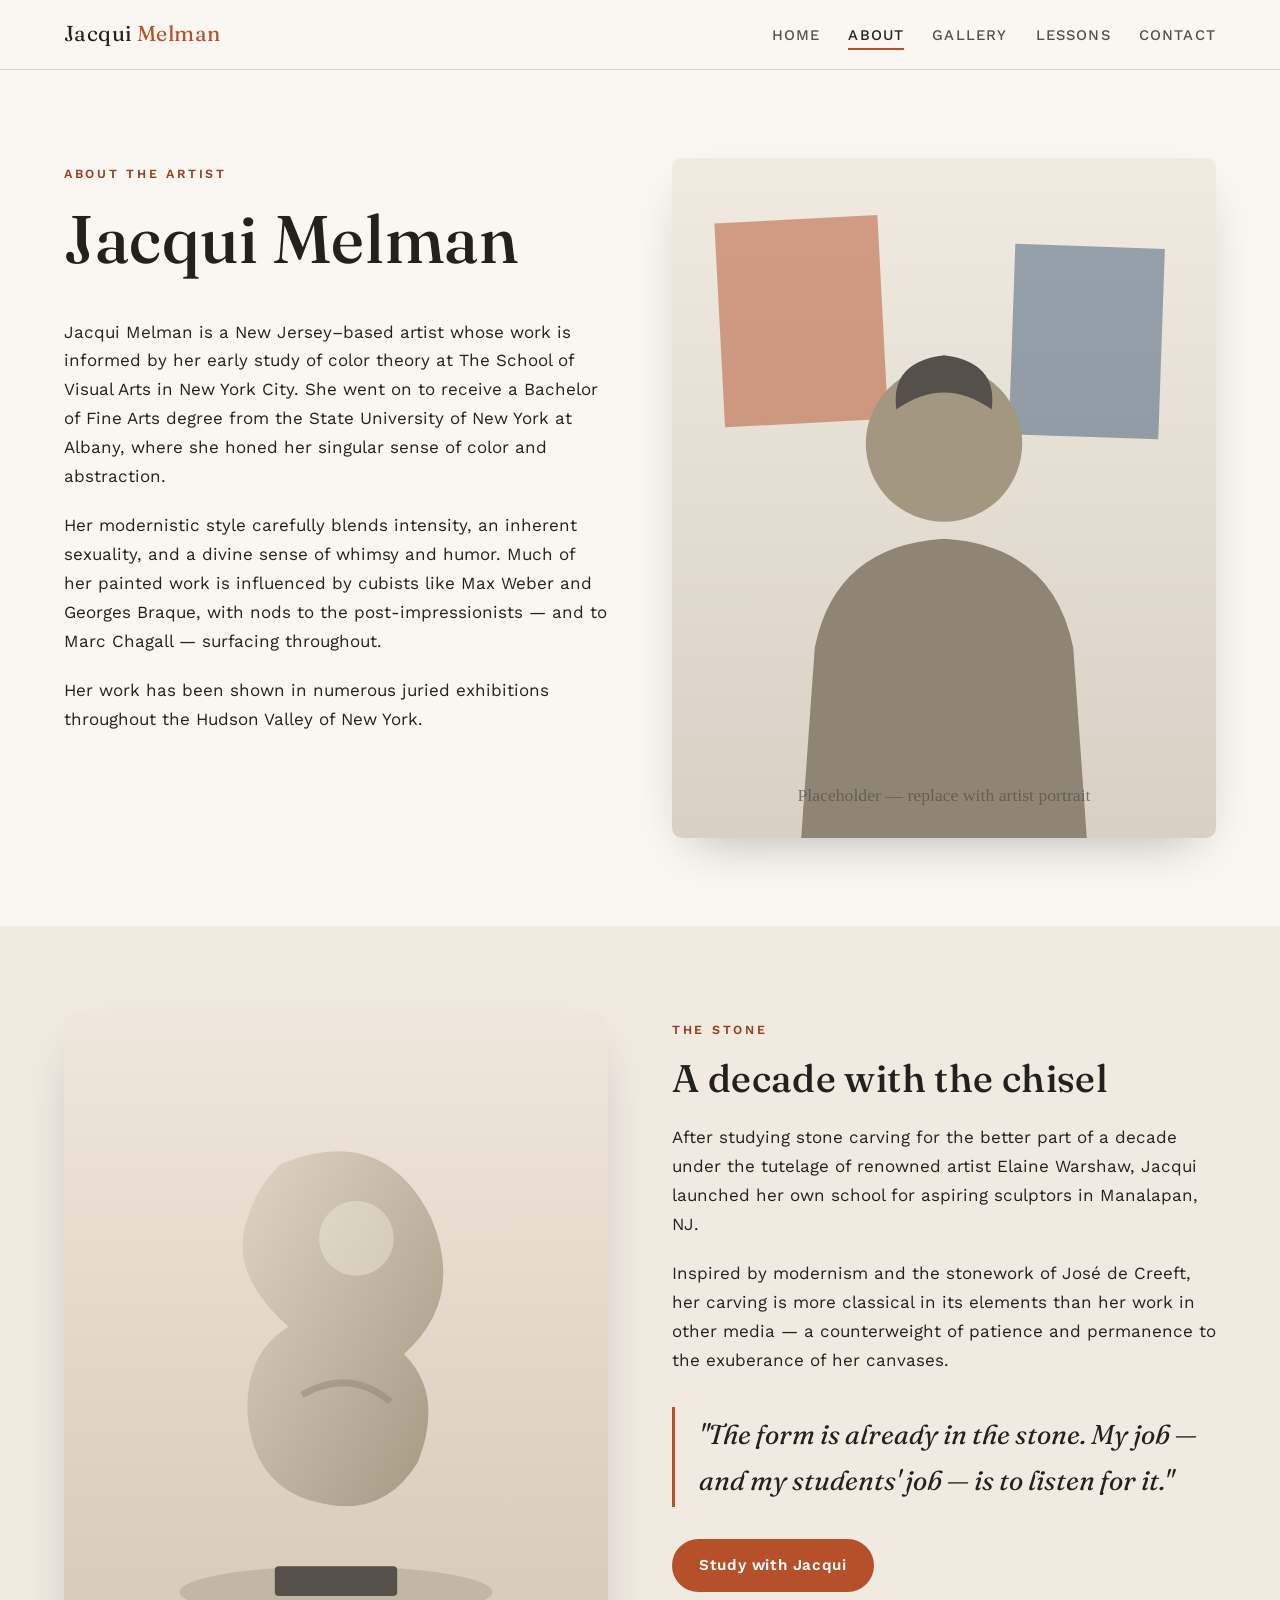
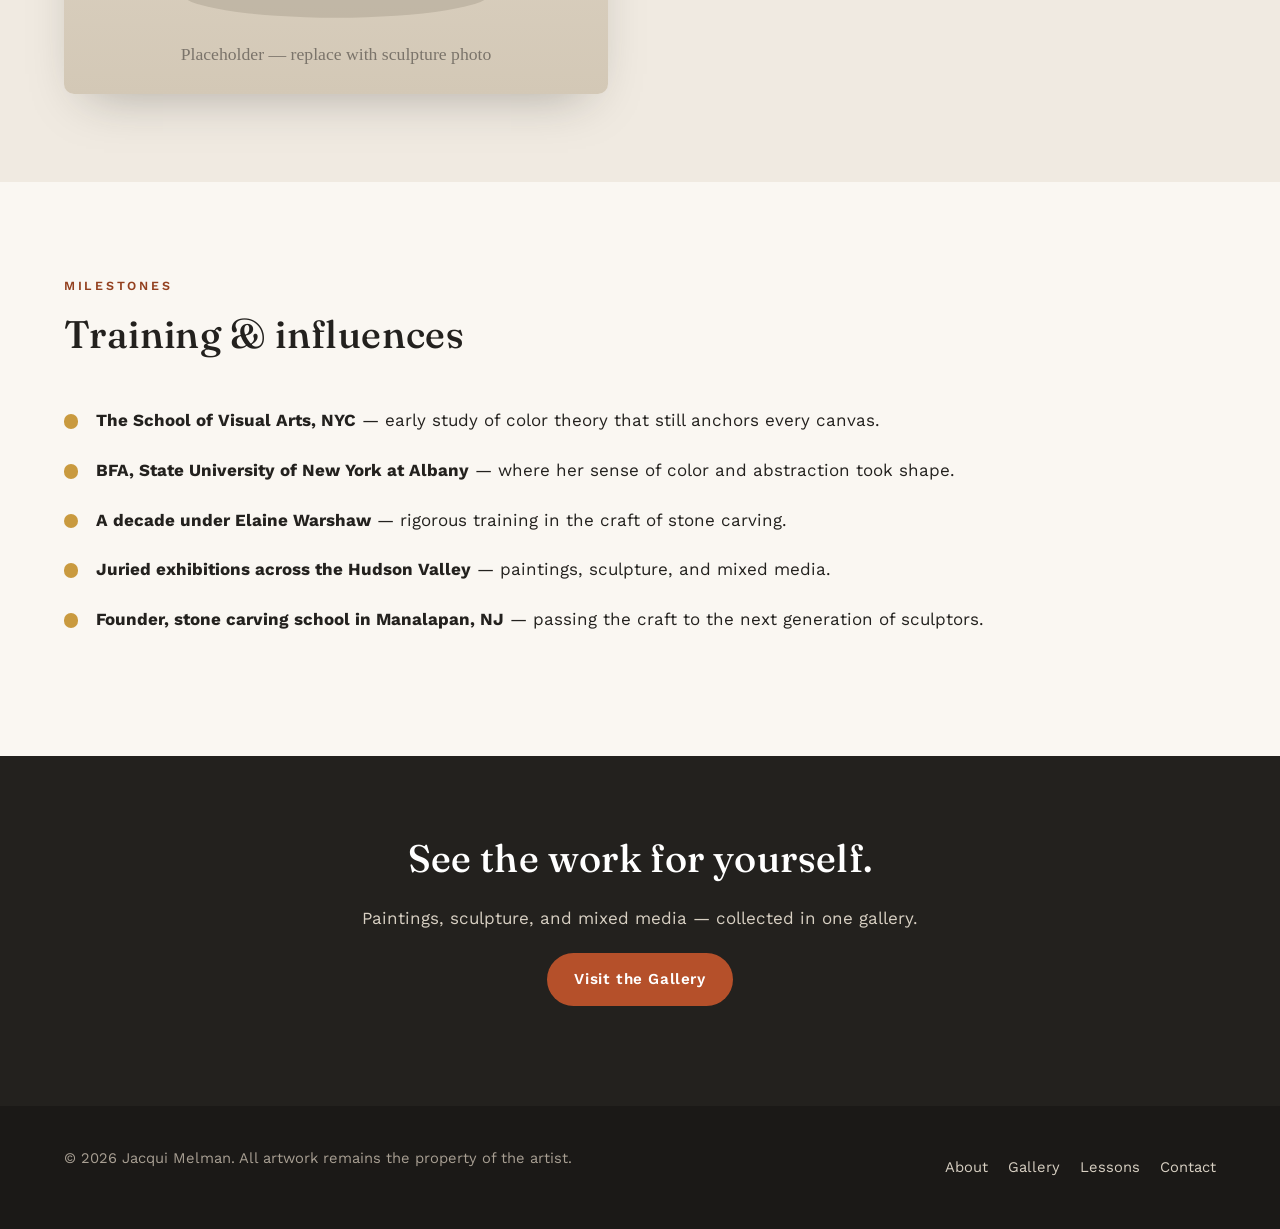
==== about.html @ 54bf9281 "Rebuild jacquimelman.com as a dependency-free static site Five pages (home, about, gallery, lessons," ====
<!DOCTYPE html>
<html lang="en">
<head>
  <meta charset="UTF-8">
  <meta name="viewport" content="width=device-width, initial-scale=1.0">
  <title>About — Jacqui Melman</title>
  <meta name="description" content="About New Jersey artist Jacqui Melman: her training in color theory at the School of Visual Arts, her BFA from SUNY Albany, and a decade of stone carving under Elaine Warshaw.">
  <link rel="preconnect" href="https://fonts.googleapis.com">
  <link rel="preconnect" href="https://fonts.gstatic.com" crossorigin>
  <link href="https://fonts.googleapis.com/css2?family=Fraunces:ital,wght@0,400;0,500;0,600;1,400&family=Work+Sans:wght@400;500;600&display=swap" rel="stylesheet">
  <link rel="stylesheet" href="css/style.css">
  <link rel="icon" href="data:image/svg+xml,<svg xmlns='http://www.w3.org/2000/svg' viewBox='0 0 100 100'><text y='0.9em' font-size='90'>🎨</text></svg>">
</head>
<body>

<header class="site-header">
  <div class="wrap nav-bar">
    <a class="brand" href="index.html">Jacqui<span>&nbsp;Melman</span></a>
    <button class="nav-toggle" aria-expanded="false" aria-controls="nav-menu" aria-label="Toggle navigation">☰</button>
    <ul class="nav-links" id="nav-menu">
      <li><a href="index.html">Home</a></li>
      <li><a href="about.html" aria-current="page">About</a></li>
      <li><a href="gallery.html">Gallery</a></li>
      <li><a href="lessons.html">Lessons</a></li>
      <li><a href="contact.html">Contact</a></li>
    </ul>
  </div>
</header>

<main>
  <section class="section">
    <div class="wrap two-col">
      <div>
        <span class="eyebrow">About the Artist</span>
        <h1>Jacqui Melman</h1>
        <p>Jacqui Melman is a New Jersey–based artist whose work is informed by her early study of color theory at The School of Visual Arts in New York City. She went on to receive a Bachelor of Fine Arts degree from the State University of New York at Albany, where she honed her singular sense of color and abstraction.</p>
        <p>Her modernistic style carefully blends intensity, an inherent sexuality, and a divine sense of whimsy and humor. Much of her painted work is influenced by cubists like Max Weber and Georges Braque, with nods to the post-impressionists — and to Marc Chagall — surfacing throughout.</p>
        <p>Her work has been shown in numerous juried exhibitions throughout the Hudson Valley of New York.</p>
      </div>
      <div class="framed">
        <img src="images/art/portrait.svg" alt="Placeholder for a portrait of Jacqui Melman in her studio" width="800" height="1000">
      </div>
    </div>
  </section>

  <section class="section section-alt">
    <div class="wrap two-col">
      <div class="framed">
        <img src="images/art/stone-study-2.svg" alt="Placeholder illustration of a carved stone sculpture" width="800" height="1000">
      </div>
      <div>
        <span class="eyebrow">The Stone</span>
        <h2>A decade with the chisel</h2>
        <p>After studying stone carving for the better part of a decade under the tutelage of renowned artist Elaine Warshaw, Jacqui launched her own school for aspiring sculptors in Manalapan, NJ.</p>
        <p>Inspired by modernism and the stonework of José de Creeft, her carving is more classical in its elements than her work in other media — a counterweight of patience and permanence to the exuberance of her canvases.</p>
        <blockquote class="pull">"The form is already in the stone. My job — and my students' job — is to listen for it."</blockquote>
        <a class="btn btn-primary" href="lessons.html">Study with Jacqui</a>
      </div>
    </div>
  </section>

  <section class="section">
    <div class="wrap">
      <div class="section-head">
        <span class="eyebrow">Milestones</span>
        <h2>Training &amp; influences</h2>
      </div>
      <ul class="lesson-list">
        <li><strong>The School of Visual Arts, NYC</strong> — early study of color theory that still anchors every canvas.</li>
        <li><strong>BFA, State University of New York at Albany</strong> — where her sense of color and abstraction took shape.</li>
        <li><strong>A decade under Elaine Warshaw</strong> — rigorous training in the craft of stone carving.</li>
        <li><strong>Juried exhibitions across the Hudson Valley</strong> — paintings, sculpture, and mixed media.</li>
        <li><strong>Founder, stone carving school in Manalapan, NJ</strong> — passing the craft to the next generation of sculptors.</li>
      </ul>
    </div>
  </section>

  <section class="cta-band">
    <div class="wrap">
      <h2>See the work for yourself.</h2>
      <p>Paintings, sculpture, and mixed media — collected in one gallery.</p>
      <p><a class="btn btn-primary" href="gallery.html">Visit the Gallery</a></p>
    </div>
  </section>
</main>

<footer class="site-footer">
  <div class="wrap footer-inner">
    <p>© <span id="year"></span> Jacqui Melman. All artwork remains the property of the artist.</p>
    <ul class="footer-nav">
      <li><a href="about.html">About</a></li>
      <li><a href="gallery.html">Gallery</a></li>
      <li><a href="lessons.html">Lessons</a></li>
      <li><a href="contact.html">Contact</a></li>
    </ul>
  </div>
</footer>

<script src="js/main.js"></script>
</body>
</html>
---- css/style.css ----
/* ==========================================================================
   jacquimelman.com — site styles
   Palette: warm stone neutrals, charcoal ink, terracotta accent
   ========================================================================== */

:root {
  --ink: #23211e;
  --ink-soft: #55504a;
  --paper: #faf7f2;
  --paper-deep: #f0eae1;
  --stone: #d8d0c3;
  --accent: #b5502a;
  --accent-deep: #93401f;
  --gold: #c99a3f;
  --max-width: 72rem;
  --font-display: "Fraunces", "Georgia", serif;
  --font-body: "Work Sans", "Helvetica Neue", Arial, sans-serif;
}

* { box-sizing: border-box; }

html { scroll-behavior: smooth; }

body {
  margin: 0;
  font-family: var(--font-body);
  font-size: 1.0625rem;
  line-height: 1.7;
  color: var(--ink);
  background: var(--paper);
  -webkit-font-smoothing: antialiased;
}

img, svg { max-width: 100%; height: auto; display: block; }

h1, h2, h3 {
  font-family: var(--font-display);
  font-weight: 500;
  line-height: 1.15;
  margin: 0 0 0.6em;
  letter-spacing: 0.01em;
}

h1 { font-size: clamp(2.4rem, 6vw, 4.2rem); }
h2 { font-size: clamp(1.7rem, 3.5vw, 2.4rem); }
h3 { font-size: 1.25rem; }

p { margin: 0 0 1.2em; }

a { color: var(--accent-deep); text-decoration-thickness: 1px; text-underline-offset: 3px; }
a:hover { color: var(--accent); }

.wrap {
  width: min(var(--max-width), 92vw);
  margin-inline: auto;
}

.eyebrow {
  display: inline-block;
  font-size: 0.78rem;
  font-weight: 600;
  letter-spacing: 0.22em;
  text-transform: uppercase;
  color: var(--accent-deep);
  margin-bottom: 1rem;
}

/* --------------------------------------------------------------------------
   Header / navigation
   -------------------------------------------------------------------------- */

.site-header {
  position: sticky;
  top: 0;
  z-index: 50;
  background: rgba(250, 247, 242, 0.92);
  backdrop-filter: blur(8px);
  border-bottom: 1px solid var(--stone);
}

.nav-bar {
  display: flex;
  align-items: center;
  justify-content: space-between;
  gap: 1rem;
  padding: 1rem 0;
}

.brand {
  font-family: var(--font-display);
  font-size: 1.35rem;
  color: var(--ink);
  text-decoration: none;
  letter-spacing: 0.02em;
}

.brand span { color: var(--accent); }

.nav-links {
  display: flex;
  gap: 1.75rem;
  list-style: none;
  margin: 0;
  padding: 0;
}

.nav-links a {
  font-size: 0.92rem;
  font-weight: 500;
  letter-spacing: 0.08em;
  text-transform: uppercase;
  text-decoration: none;
  color: var(--ink-soft);
  padding-bottom: 0.25rem;
  border-bottom: 2px solid transparent;
}

.nav-links a:hover { color: var(--ink); }

.nav-links a[aria-current="page"] {
  color: var(--ink);
  border-bottom-color: var(--accent);
}

.nav-toggle {
  display: none;
  background: none;
  border: 1px solid var(--stone);
  border-radius: 6px;
  padding: 0.45rem 0.6rem;
  font-size: 1.1rem;
  line-height: 1;
  color: var(--ink);
  cursor: pointer;
}

@media (max-width: 46rem) {
  .nav-toggle { display: block; }
  .nav-links {
    position: absolute;
    top: 100%;
    left: 0;
    right: 0;
    flex-direction: column;
    gap: 0;
    background: var(--paper);
    border-bottom: 1px solid var(--stone);
    display: none;
  }
  .nav-links.open { display: flex; }
  .nav-links li { border-top: 1px solid var(--paper-deep); }
  .nav-links a { display: block; padding: 0.9rem 4vw; border-bottom: none; }
  .nav-links a[aria-current="page"] { border-left: 3px solid var(--accent); }
}

/* --------------------------------------------------------------------------
   Hero
   -------------------------------------------------------------------------- */

.hero {
  display: grid;
  grid-template-columns: 1.1fr 0.9fr;
  gap: clamp(2rem, 5vw, 4rem);
  align-items: center;
  padding: clamp(3rem, 8vw, 6rem) 0;
}

.hero-copy p.lede {
  font-size: 1.2rem;
  color: var(--ink-soft);
  max-width: 34rem;
}

.hero-art {
  border-radius: 10px;
  overflow: hidden;
  box-shadow: 0 24px 60px -24px rgba(35, 33, 30, 0.35);
  transform: rotate(1.2deg);
}

@media (max-width: 46rem) {
  .hero { grid-template-columns: 1fr; }
  .hero-art { transform: none; }
}

/* --------------------------------------------------------------------------
   Buttons
   -------------------------------------------------------------------------- */

.btn {
  display: inline-block;
  padding: 0.85rem 1.7rem;
  border-radius: 999px;
  font-weight: 600;
  font-size: 0.95rem;
  letter-spacing: 0.04em;
  text-decoration: none;
  transition: transform 0.15s ease, background 0.15s ease;
}

.btn-primary { background: var(--accent); color: #fff; }
.btn-primary:hover { background: var(--accent-deep); color: #fff; transform: translateY(-1px); }

.btn-ghost {
  border: 1.5px solid var(--ink);
  color: var(--ink);
  margin-left: 0.75rem;
}
.btn-ghost:hover { background: var(--ink); color: var(--paper); }

.btn-row { display: flex; flex-wrap: wrap; gap: 0.75rem; align-items: center; }
.btn-row .btn-ghost { margin-left: 0; }

/* --------------------------------------------------------------------------
   Sections
   -------------------------------------------------------------------------- */

.section { padding: clamp(3rem, 7vw, 5.5rem) 0; }

.section-alt { background: var(--paper-deep); }

.section-head { max-width: 44rem; margin-bottom: 2.5rem; }

.two-col {
  display: grid;
  grid-template-columns: 1fr 1fr;
  gap: clamp(2rem, 5vw, 4rem);
  align-items: start;
}

@media (max-width: 46rem) {
  .two-col { grid-template-columns: 1fr; }
}

.framed {
  border-radius: 10px;
  overflow: hidden;
  box-shadow: 0 20px 50px -22px rgba(35, 33, 30, 0.35);
}

/* --------------------------------------------------------------------------
   Cards (home page highlights)
   -------------------------------------------------------------------------- */

.card-grid {
  display: grid;
  grid-template-columns: repeat(3, 1fr);
  gap: 1.5rem;
}

@media (max-width: 46rem) {
  .card-grid { grid-template-columns: 1fr; }
}

.card {
  background: #fff;
  border: 1px solid var(--stone);
  border-radius: 10px;
  padding: 1.75rem;
}

.card h3 { margin-top: 0.25rem; }
.card p { color: var(--ink-soft); margin-bottom: 0.5rem; }
.card .card-icon { font-size: 1.6rem; }

/* --------------------------------------------------------------------------
   Gallery
   -------------------------------------------------------------------------- */

.filter-bar {
  display: flex;
  flex-wrap: wrap;
  gap: 0.6rem;
  margin-bottom: 2rem;
}

.filter-btn {
  border: 1.5px solid var(--stone);
  background: transparent;
  color: var(--ink-soft);
  border-radius: 999px;
  padding: 0.45rem 1.2rem;
  font-family: var(--font-body);
  font-size: 0.9rem;
  font-weight: 500;
  letter-spacing: 0.05em;
  cursor: pointer;
  transition: all 0.15s ease;
}

.filter-btn:hover { border-color: var(--ink); color: var(--ink); }

.filter-btn.active {
  background: var(--ink);
  border-color: var(--ink);
  color: var(--paper);
}

.gallery-grid {
  display: grid;
  grid-template-columns: repeat(3, 1fr);
  gap: 1.5rem;
}

@media (max-width: 60rem) { .gallery-grid { grid-template-columns: repeat(2, 1fr); } }
@media (max-width: 40rem) { .gallery-grid { grid-template-columns: 1fr; } }

.work {
  background: #fff;
  border: 1px solid var(--stone);
  border-radius: 10px;
  overflow: hidden;
  cursor: zoom-in;
  transition: transform 0.2s ease, box-shadow 0.2s ease;
}

.work:hover {
  transform: translateY(-4px);
  box-shadow: 0 18px 40px -18px rgba(35, 33, 30, 0.35);
}

.work.hidden { display: none; }

.work figure { margin: 0; }

.work img { aspect-ratio: 4 / 5; object-fit: cover; width: 100%; }

.work figcaption { padding: 1rem 1.25rem 1.2rem; }

.work .work-title {
  font-family: var(--font-display);
  font-size: 1.15rem;
  margin: 0 0 0.15rem;
}

.work .work-meta {
  font-size: 0.85rem;
  color: var(--ink-soft);
  letter-spacing: 0.05em;
  text-transform: uppercase;
}

/* Lightbox */

.lightbox {
  position: fixed;
  inset: 0;
  z-index: 100;
  display: none;
  align-items: center;
  justify-content: center;
  background: rgba(25, 23, 21, 0.92);
  padding: 4vmin;
}

.lightbox.open { display: flex; }

.lightbox img {
  max-width: min(90vw, 60rem);
  max-height: 78vh;
  width: auto;
  border-radius: 6px;
  box-shadow: 0 30px 90px rgba(0, 0, 0, 0.5);
}

.lightbox-caption {
  position: absolute;
  bottom: 4vmin;
  left: 0;
  right: 0;
  text-align: center;
  color: #f0eae1;
  font-size: 1rem;
}

.lightbox-caption strong { font-family: var(--font-display); font-size: 1.2rem; font-weight: 500; }

.lightbox-close {
  position: absolute;
  top: 1.2rem;
  right: 1.5rem;
  background: none;
  border: none;
  color: #f0eae1;
  font-size: 2.2rem;
  line-height: 1;
  cursor: pointer;
}

/* --------------------------------------------------------------------------
   Lessons
   -------------------------------------------------------------------------- */

.lesson-list { list-style: none; margin: 0 0 1.5rem; padding: 0; }

.lesson-list li {
  padding: 0.65rem 0 0.65rem 2rem;
  position: relative;
}

.lesson-list li::before {
  content: "";
  position: absolute;
  left: 0;
  top: 1.15rem;
  width: 0.9rem;
  height: 0.9rem;
  border-radius: 50%;
  background: var(--gold);
}

blockquote.pull {
  font-family: var(--font-display);
  font-size: clamp(1.3rem, 2.6vw, 1.7rem);
  font-style: italic;
  color: var(--ink);
  border-left: 3px solid var(--accent);
  margin: 2rem 0;
  padding: 0.25rem 0 0.25rem 1.5rem;
}

/* --------------------------------------------------------------------------
   Contact
   -------------------------------------------------------------------------- */

.contact-form { display: grid; gap: 1.1rem; max-width: 34rem; }

.contact-form label {
  font-size: 0.85rem;
  font-weight: 600;
  letter-spacing: 0.08em;
  text-transform: uppercase;
  color: var(--ink-soft);
  display: block;
  margin-bottom: 0.35rem;
}

.contact-form input,
.contact-form select,
.contact-form textarea {
  width: 100%;
  padding: 0.8rem 1rem;
  border: 1.5px solid var(--stone);
  border-radius: 8px;
  background: #fff;
  font-family: var(--font-body);
  font-size: 1rem;
  color: var(--ink);
}

.contact-form input:focus,
.contact-form select:focus,
.contact-form textarea:focus {
  outline: 2px solid var(--accent);
  outline-offset: 1px;
  border-color: transparent;
}

.form-note { font-size: 0.9rem; color: var(--ink-soft); }

/* --------------------------------------------------------------------------
   CTA band + footer
   -------------------------------------------------------------------------- */

.cta-band {
  background: var(--ink);
  color: var(--paper);
  text-align: center;
  padding: clamp(3rem, 7vw, 5rem) 0;
}

.cta-band h2 { color: #fff; }
.cta-band p { color: var(--stone); max-width: 36rem; margin-inline: auto; }

.site-footer {
  background: #1b1917;
  color: #a89f93;
  font-size: 0.92rem;
  padding: 2.5rem 0;
}

.footer-inner {
  display: flex;
  flex-wrap: wrap;
  justify-content: space-between;
  gap: 1rem;
  align-items: center;
}

.site-footer a { color: #d8d0c3; }

.footer-nav { display: flex; gap: 1.25rem; list-style: none; margin: 0; padding: 0; }
.footer-nav a { text-decoration: none; }
.footer-nav a:hover { text-decoration: underline; }

/* --------------------------------------------------------------------------
   Motion preferences
   -------------------------------------------------------------------------- */

@media (prefers-reduced-motion: reduce) {
  html { scroll-behavior: auto; }
  * { transition: none !important; }
}
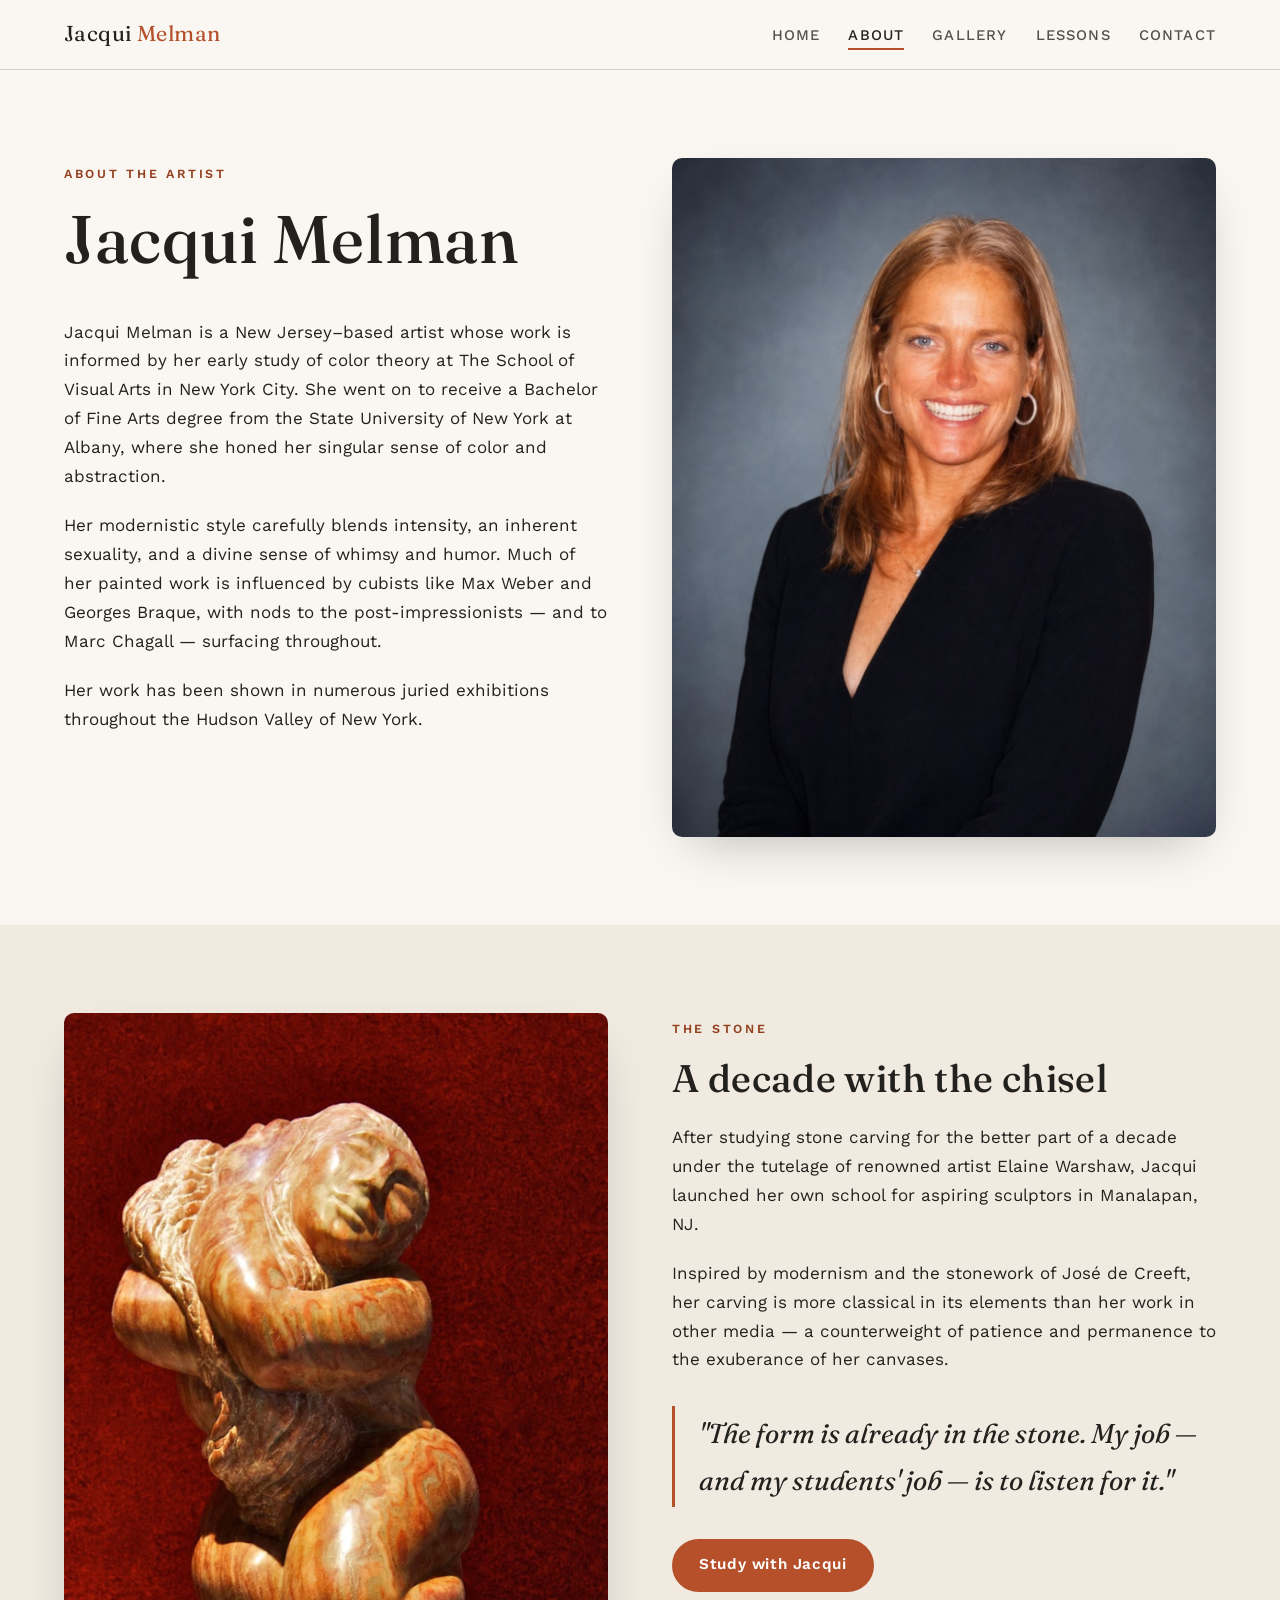
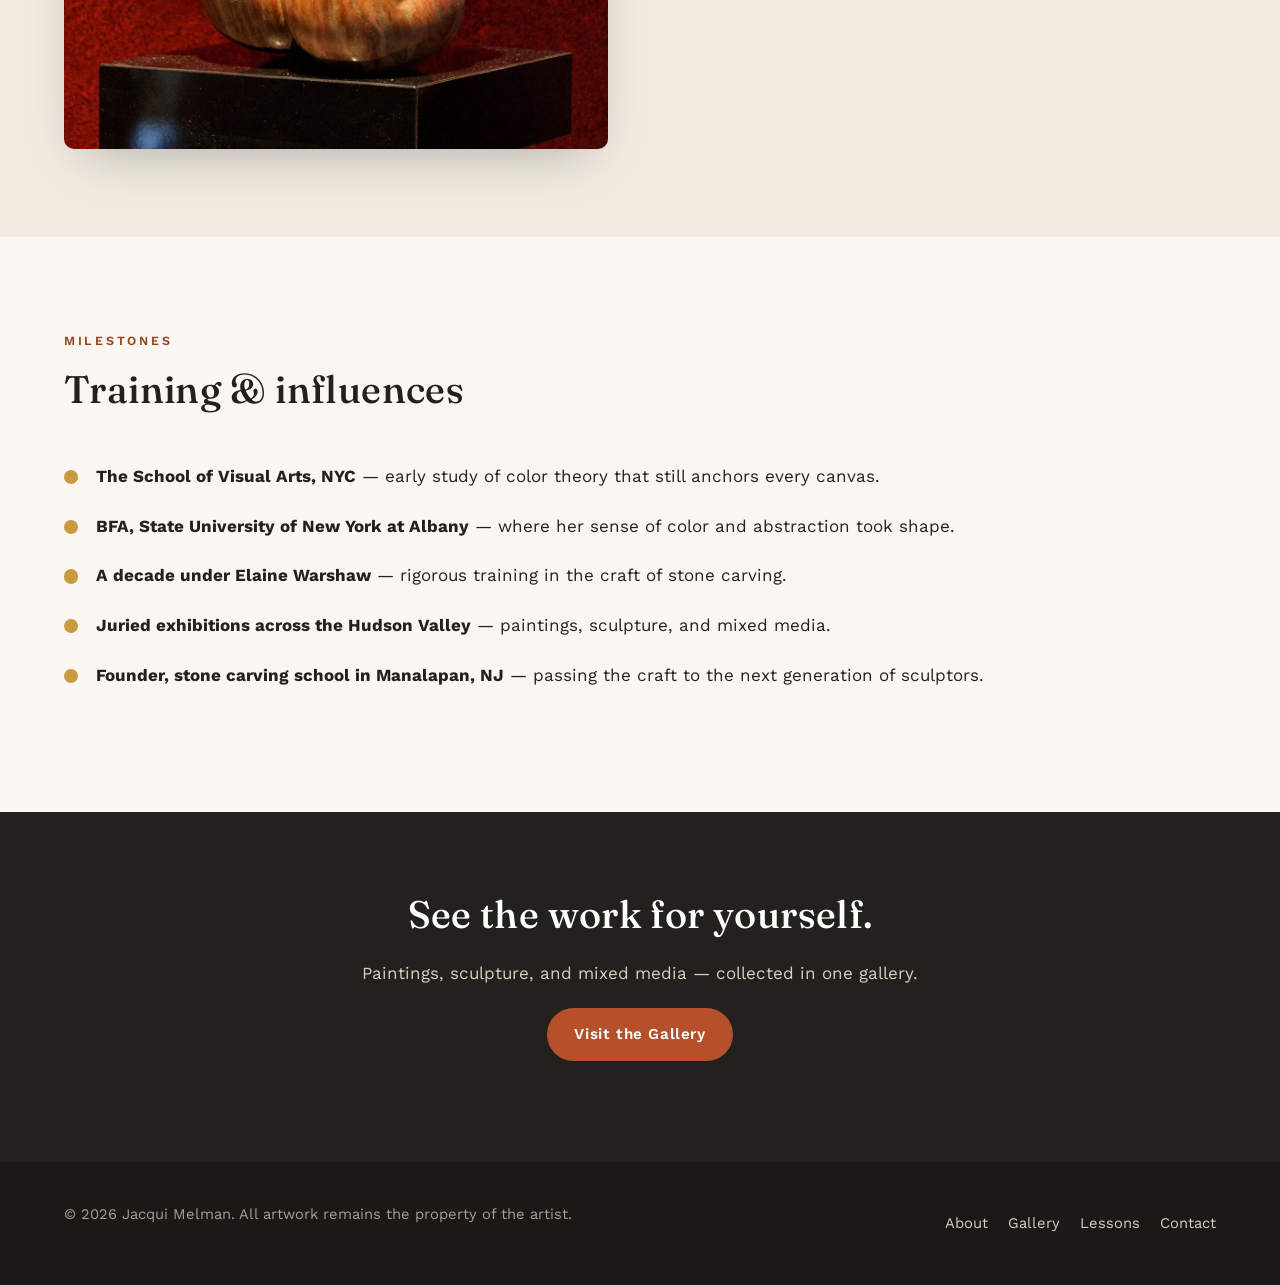
==== commit ef2c425e: "Replace placeholders with Jacqui Melman's real artwork and portraits Twelve works now fill the galle" ====
--- a/about.html
+++ b/about.html
@@ -38,7 +38,7 @@
         <p>Her work has been shown in numerous juried exhibitions throughout the Hudson Valley of New York.</p>
       </div>
       <div class="framed">
-        <img src="images/art/portrait.svg" alt="Placeholder for a portrait of Jacqui Melman in her studio" width="800" height="1000">
+        <img src="images/art/portrait.jpg" alt="Portrait of artist Jacqui Melman" width="1122" height="1402">
       </div>
     </div>
   </section>
@@ -46,7 +46,7 @@
   <section class="section section-alt">
     <div class="wrap two-col">
       <div class="framed">
-        <img src="images/art/stone-study-2.svg" alt="Placeholder illustration of a carved stone sculpture" width="800" height="1000">
+        <img src="images/art/sculpture-figure-2.jpg" alt="A kneeling figure carved by Jacqui Melman in swirled red and amber stone, hair cascading over crossed arms" width="1183" height="1600" loading="lazy">
       </div>
       <div>
         <span class="eyebrow">The Stone</span>
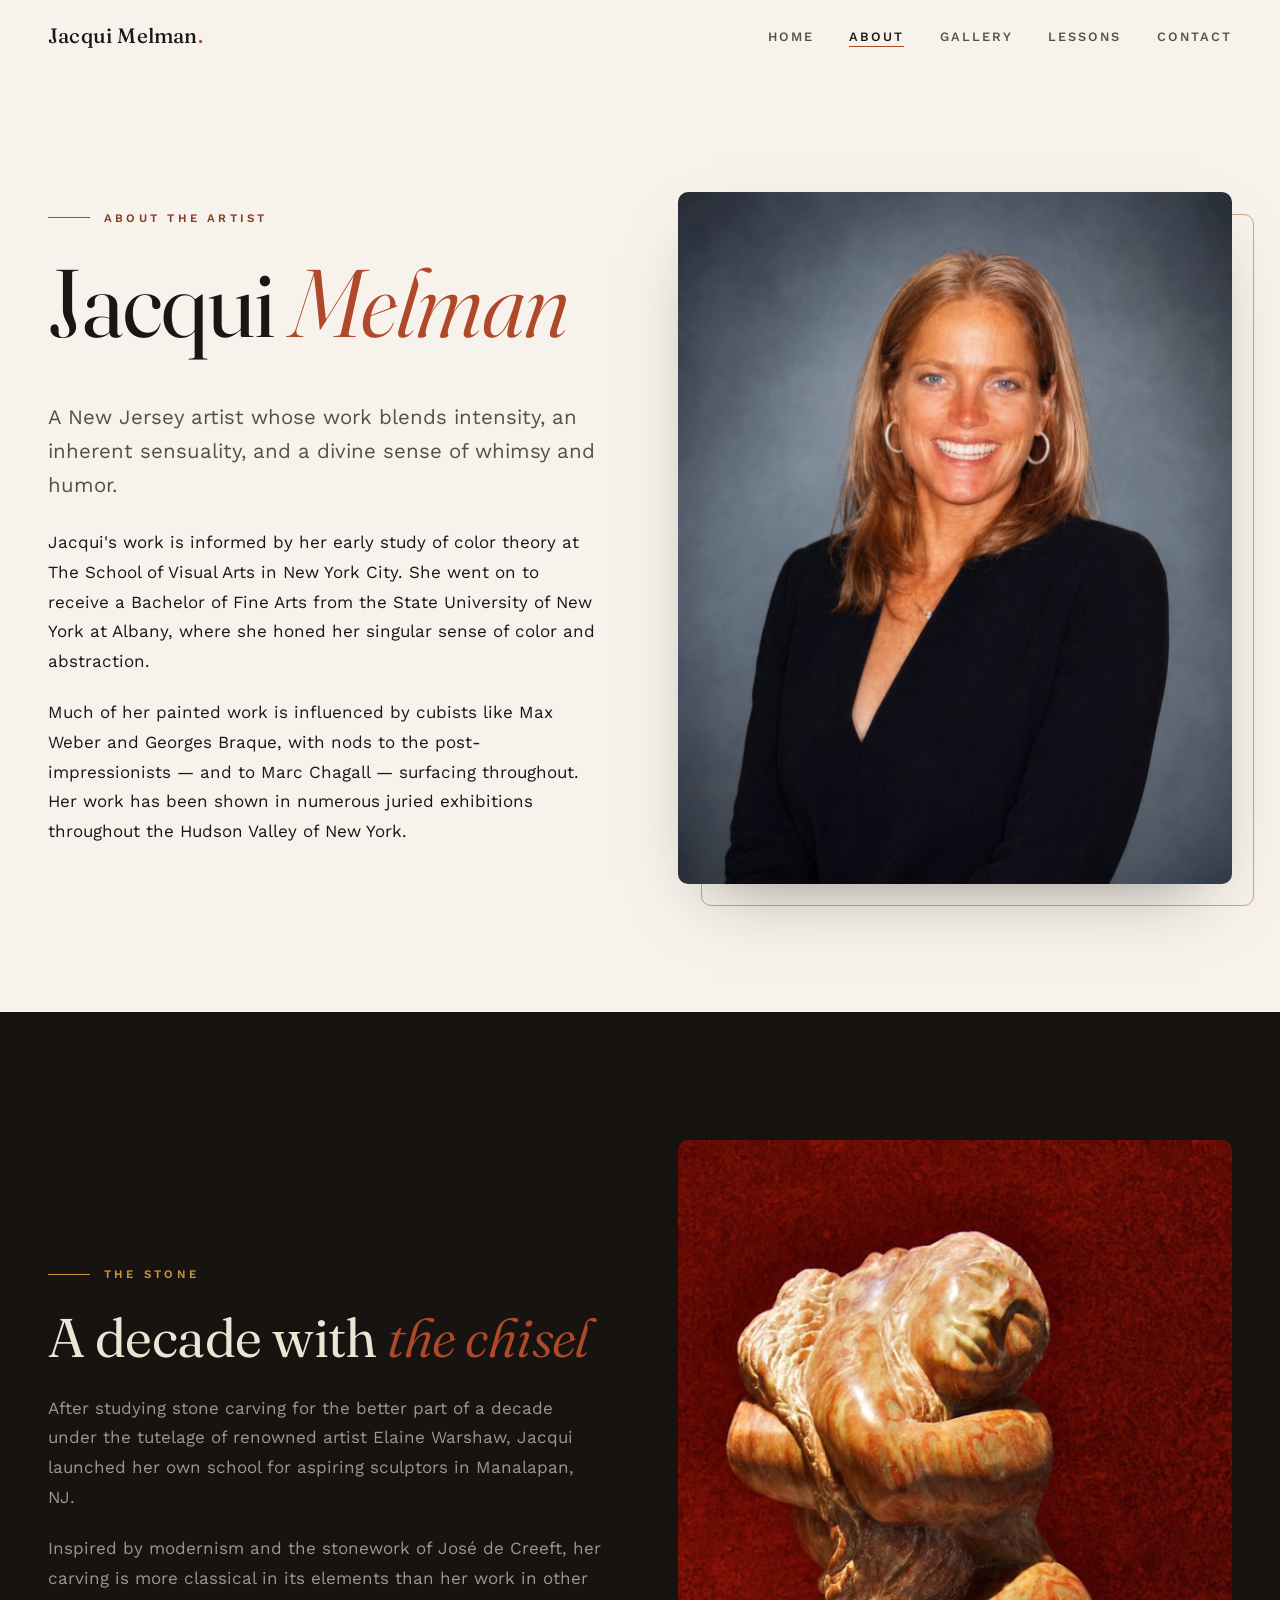
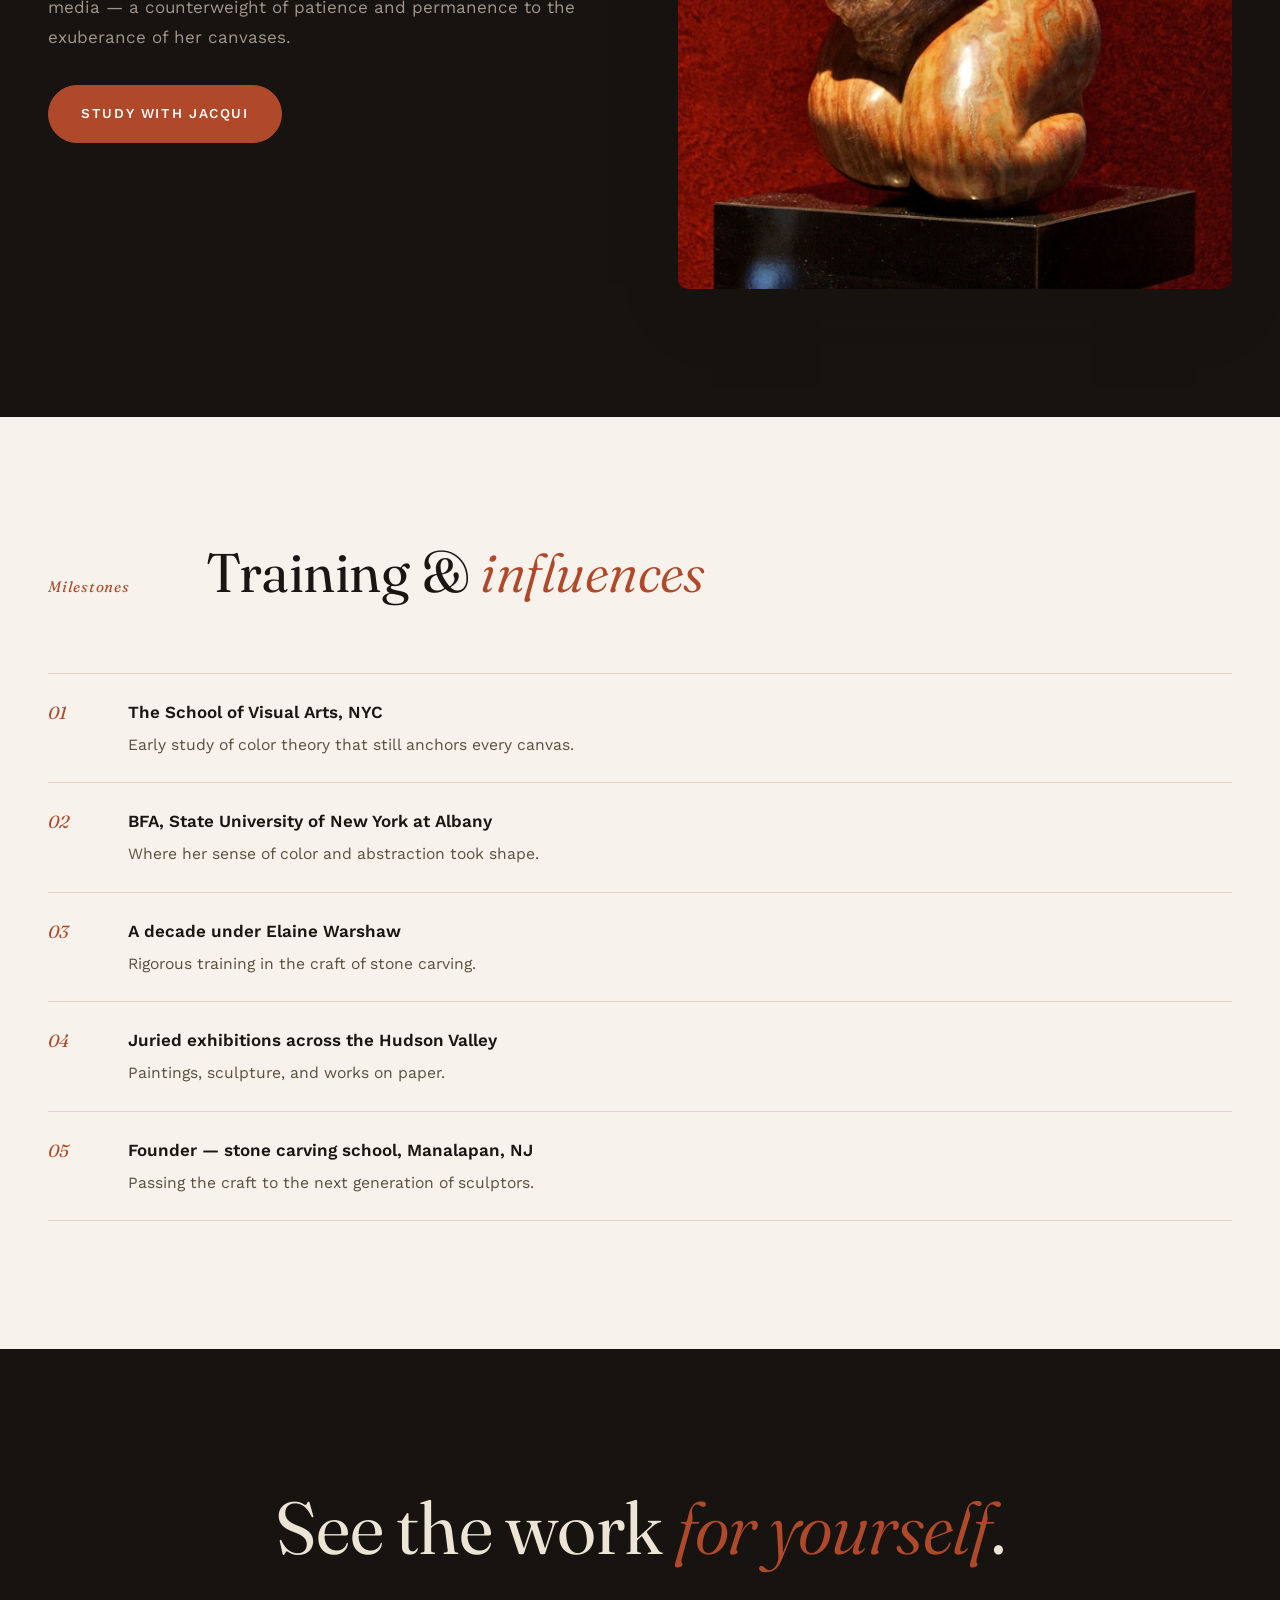
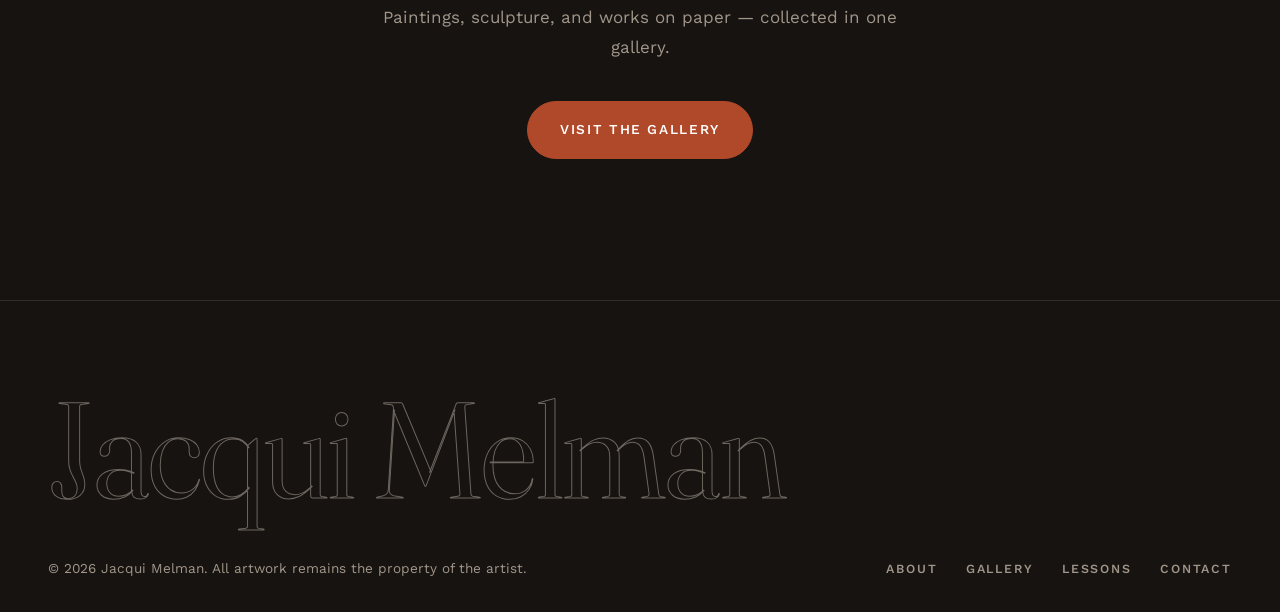
==== commit d6f2e8ad: "Redesign site to editorial agency-grade standard Full visual rewrite: oversized Fraunces display typ" ====
--- a/about.html
+++ b/about.html
@@ -4,10 +4,10 @@
   <meta charset="UTF-8">
   <meta name="viewport" content="width=device-width, initial-scale=1.0">
   <title>About — Jacqui Melman</title>
-  <meta name="description" content="About New Jersey artist Jacqui Melman: her training in color theory at the School of Visual Arts, her BFA from SUNY Albany, and a decade of stone carving under Elaine Warshaw.">
+  <meta name="description" content="About New Jersey artist Jacqui Melman: color theory at the School of Visual Arts, a BFA from SUNY Albany, and a decade of stone carving under Elaine Warshaw.">
   <link rel="preconnect" href="https://fonts.googleapis.com">
   <link rel="preconnect" href="https://fonts.gstatic.com" crossorigin>
-  <link href="https://fonts.googleapis.com/css2?family=Fraunces:ital,wght@0,400;0,500;0,600;1,400&family=Work+Sans:wght@400;500;600&display=swap" rel="stylesheet">
+  <link href="https://fonts.googleapis.com/css2?family=Fraunces:ital,opsz,wght@0,9..144,300..600;1,9..144,300..600&family=Work+Sans:wght@300..600&display=swap" rel="stylesheet">
   <link rel="stylesheet" href="css/style.css">
   <link rel="icon" href="data:image/svg+xml,<svg xmlns='http://www.w3.org/2000/svg' viewBox='0 0 100 100'><text y='0.9em' font-size='90'>🎨</text></svg>">
 </head>
@@ -15,8 +15,8 @@
 
 <header class="site-header">
   <div class="wrap nav-bar">
-    <a class="brand" href="index.html">Jacqui<span>&nbsp;Melman</span></a>
-    <button class="nav-toggle" aria-expanded="false" aria-controls="nav-menu" aria-label="Toggle navigation">☰</button>
+    <a class="brand" href="index.html">Jacqui Melman<span class="dot">.</span></a>
+    <button class="nav-toggle" aria-expanded="false" aria-controls="nav-menu" aria-label="Toggle navigation"><span></span></button>
     <ul class="nav-links" id="nav-menu">
       <li><a href="index.html">Home</a></li>
       <li><a href="about.html" aria-current="page">About</a></li>
@@ -28,71 +28,73 @@
 </header>
 
 <main>
-  <section class="section">
-    <div class="wrap two-col">
+  <section class="section" style="padding-top: clamp(8rem, 16vw, 12rem);">
+    <div class="wrap split">
       <div>
-        <span class="eyebrow">About the Artist</span>
-        <h1>Jacqui Melman</h1>
-        <p>Jacqui Melman is a New Jersey–based artist whose work is informed by her early study of color theory at The School of Visual Arts in New York City. She went on to receive a Bachelor of Fine Arts degree from the State University of New York at Albany, where she honed her singular sense of color and abstraction.</p>
-        <p>Her modernistic style carefully blends intensity, an inherent sexuality, and a divine sense of whimsy and humor. Much of her painted work is influenced by cubists like Max Weber and Georges Braque, with nods to the post-impressionists — and to Marc Chagall — surfacing throughout.</p>
-        <p>Her work has been shown in numerous juried exhibitions throughout the Hudson Valley of New York.</p>
+        <p class="eyebrow">About the Artist</p>
+        <h1>Jacqui <em>Melman</em></h1>
+        <p class="lede">A New Jersey artist whose work blends intensity, an inherent sensuality, and a divine sense of whimsy and humor.</p>
+        <p>Jacqui's work is informed by her early study of color theory at The School of Visual Arts in New York City. She went on to receive a Bachelor of Fine Arts from the State University of New York at Albany, where she honed her singular sense of color and abstraction.</p>
+        <p>Much of her painted work is influenced by cubists like Max Weber and Georges Braque, with nods to the post-impressionists — and to Marc Chagall — surfacing throughout. Her work has been shown in numerous juried exhibitions throughout the Hudson Valley of New York.</p>
       </div>
-      <div class="framed">
+      <div class="split-media reveal">
         <img src="images/art/portrait.jpg" alt="Portrait of artist Jacqui Melman" width="1122" height="1402">
       </div>
     </div>
   </section>
 
-  <section class="section section-alt">
-    <div class="wrap two-col">
-      <div class="framed">
+  <section class="section section-dark on-dark">
+    <div class="wrap split rev">
+      <div>
+        <p class="eyebrow">The Stone</p>
+        <h2>A decade with <em>the chisel</em></h2>
+        <p style="color: var(--on-dark-dim);">After studying stone carving for the better part of a decade under the tutelage of renowned artist Elaine Warshaw, Jacqui launched her own school for aspiring sculptors in Manalapan, NJ.</p>
+        <p style="color: var(--on-dark-dim);">Inspired by modernism and the stonework of José de Creeft, her carving is more classical in its elements than her work in other media — a counterweight of patience and permanence to the exuberance of her canvases.</p>
+        <p style="margin-top: 2rem;"><a class="btn btn-clay" href="lessons.html">Study with Jacqui</a></p>
+      </div>
+      <div class="split-media reveal">
         <img src="images/art/sculpture-figure-2.jpg" alt="A kneeling figure carved by Jacqui Melman in swirled red and amber stone, hair cascading over crossed arms" width="1183" height="1600" loading="lazy">
-      </div>
-      <div>
-        <span class="eyebrow">The Stone</span>
-        <h2>A decade with the chisel</h2>
-        <p>After studying stone carving for the better part of a decade under the tutelage of renowned artist Elaine Warshaw, Jacqui launched her own school for aspiring sculptors in Manalapan, NJ.</p>
-        <p>Inspired by modernism and the stonework of José de Creeft, her carving is more classical in its elements than her work in other media — a counterweight of patience and permanence to the exuberance of her canvases.</p>
-        <blockquote class="pull">"The form is already in the stone. My job — and my students' job — is to listen for it."</blockquote>
-        <a class="btn btn-primary" href="lessons.html">Study with Jacqui</a>
       </div>
     </div>
   </section>
 
   <section class="section">
     <div class="wrap">
-      <div class="section-head">
-        <span class="eyebrow">Milestones</span>
-        <h2>Training &amp; influences</h2>
+      <div class="section-head reveal">
+        <span class="num">Milestones</span>
+        <h2>Training &amp; <em>influences</em></h2>
       </div>
-      <ul class="lesson-list">
-        <li><strong>The School of Visual Arts, NYC</strong> — early study of color theory that still anchors every canvas.</li>
-        <li><strong>BFA, State University of New York at Albany</strong> — where her sense of color and abstraction took shape.</li>
-        <li><strong>A decade under Elaine Warshaw</strong> — rigorous training in the craft of stone carving.</li>
-        <li><strong>Juried exhibitions across the Hudson Valley</strong> — paintings, sculpture, and mixed media.</li>
-        <li><strong>Founder, stone carving school in Manalapan, NJ</strong> — passing the craft to the next generation of sculptors.</li>
-      </ul>
+      <ol class="milestones reveal">
+        <li><div><strong>The School of Visual Arts, NYC</strong><p>Early study of color theory that still anchors every canvas.</p></div></li>
+        <li><div><strong>BFA, State University of New York at Albany</strong><p>Where her sense of color and abstraction took shape.</p></div></li>
+        <li><div><strong>A decade under Elaine Warshaw</strong><p>Rigorous training in the craft of stone carving.</p></div></li>
+        <li><div><strong>Juried exhibitions across the Hudson Valley</strong><p>Paintings, sculpture, and works on paper.</p></div></li>
+        <li><div><strong>Founder — stone carving school, Manalapan, NJ</strong><p>Passing the craft to the next generation of sculptors.</p></div></li>
+      </ol>
     </div>
   </section>
 
-  <section class="cta-band">
-    <div class="wrap">
-      <h2>See the work for yourself.</h2>
-      <p>Paintings, sculpture, and mixed media — collected in one gallery.</p>
-      <p><a class="btn btn-primary" href="gallery.html">Visit the Gallery</a></p>
+  <section class="cta-band on-dark">
+    <div class="wrap reveal">
+      <h2>See the work <em>for yourself</em>.</h2>
+      <p>Paintings, sculpture, and works on paper — collected in one gallery.</p>
+      <a class="btn btn-clay" href="gallery.html">Visit the Gallery</a>
     </div>
   </section>
 </main>
 
 <footer class="site-footer">
-  <div class="wrap footer-inner">
-    <p>© <span id="year"></span> Jacqui Melman. All artwork remains the property of the artist.</p>
-    <ul class="footer-nav">
-      <li><a href="about.html">About</a></li>
-      <li><a href="gallery.html">Gallery</a></li>
-      <li><a href="lessons.html">Lessons</a></li>
-      <li><a href="contact.html">Contact</a></li>
-    </ul>
+  <div class="wrap">
+    <p class="footer-name" aria-hidden="true">Jacqui Melman</p>
+    <div class="footer-inner">
+      <p style="margin: 0;">© <span id="year"></span> Jacqui Melman. All artwork remains the property of the artist.</p>
+      <ul class="footer-nav">
+        <li><a href="about.html">About</a></li>
+        <li><a href="gallery.html">Gallery</a></li>
+        <li><a href="lessons.html">Lessons</a></li>
+        <li><a href="contact.html">Contact</a></li>
+      </ul>
+    </div>
   </div>
 </footer>
 
--- a/css/style.css
+++ b/css/style.css
@@ -1,18 +1,24 @@
 /* ==========================================================================
-   jacquimelman.com — site styles
-   Palette: warm stone neutrals, charcoal ink, terracotta accent
+   jacquimelman.com
+   Editorial design system: warm paper, deep ink, terracotta clay accent.
+   Display: Fraunces (optical serif) · Body: Work Sans
    ========================================================================== */
 
 :root {
-  --ink: #23211e;
-  --ink-soft: #55504a;
-  --paper: #faf7f2;
-  --paper-deep: #f0eae1;
-  --stone: #d8d0c3;
-  --accent: #b5502a;
-  --accent-deep: #93401f;
-  --gold: #c99a3f;
-  --max-width: 72rem;
+  --paper: #f7f3ec;
+  --paper-warm: #efe7da;
+  --ink: #191613;
+  --ink-2: #57503f;
+  --line: #ddd3c2;
+  --clay: #b0492a;
+  --clay-deep: #8a3a20;
+  --gold: #c9973b;
+  --dark: #171310;
+  --dark-2: #221d18;
+  --on-dark: #ece4d4;
+  --on-dark-dim: #a1968a;
+  --max: 84rem;
+  --gutter: clamp(1.25rem, 4vw, 3rem);
   --font-display: "Fraunces", "Georgia", serif;
   --font-body: "Work Sans", "Helvetica Neue", Arial, sans-serif;
 }
@@ -25,479 +31,813 @@
   margin: 0;
   font-family: var(--font-body);
   font-size: 1.0625rem;
-  line-height: 1.7;
+  font-weight: 400;
+  line-height: 1.75;
   color: var(--ink);
   background: var(--paper);
   -webkit-font-smoothing: antialiased;
 }
 
-img, svg { max-width: 100%; height: auto; display: block; }
+::selection { background: var(--clay); color: #fff; }
+
+img { max-width: 100%; height: auto; display: block; }
+
+a { color: inherit; }
 
 h1, h2, h3 {
   font-family: var(--font-display);
-  font-weight: 500;
-  line-height: 1.15;
-  margin: 0 0 0.6em;
-  letter-spacing: 0.01em;
-}
-
-h1 { font-size: clamp(2.4rem, 6vw, 4.2rem); }
-h2 { font-size: clamp(1.7rem, 3.5vw, 2.4rem); }
-h3 { font-size: 1.25rem; }
-
-p { margin: 0 0 1.2em; }
-
-a { color: var(--accent-deep); text-decoration-thickness: 1px; text-underline-offset: 3px; }
-a:hover { color: var(--accent); }
-
-.wrap {
-  width: min(var(--max-width), 92vw);
-  margin-inline: auto;
-}
+  font-weight: 380;
+  line-height: 1.04;
+  letter-spacing: -0.01em;
+  margin: 0 0 0.5em;
+}
+
+h1 { font-size: clamp(2.9rem, 7.5vw, 6rem); }
+h2 { font-size: clamp(2rem, 4.6vw, 3.4rem); }
+h3 { font-size: 1.35rem; line-height: 1.25; }
+
+em, .accent-i {
+  font-style: italic;
+  font-weight: 340;
+  color: var(--clay);
+}
+
+p { margin: 0 0 1.25em; }
+
+.wrap { width: min(var(--max), 100% - 2 * var(--gutter)); margin-inline: auto; }
+
+/* ------------------------------------------------------------------ type */
 
 .eyebrow {
-  display: inline-block;
-  font-size: 0.78rem;
+  display: flex;
+  align-items: center;
+  gap: 0.9rem;
+  font-size: 0.72rem;
   font-weight: 600;
-  letter-spacing: 0.22em;
-  text-transform: uppercase;
-  color: var(--accent-deep);
-  margin-bottom: 1rem;
-}
-
-/* --------------------------------------------------------------------------
-   Header / navigation
-   -------------------------------------------------------------------------- */
+  letter-spacing: 0.28em;
+  text-transform: uppercase;
+  color: var(--clay-deep);
+  margin-bottom: 1.6rem;
+}
+
+.eyebrow::before {
+  content: "";
+  width: 2.6rem;
+  height: 1px;
+  background: var(--clay);
+  flex: none;
+}
+
+.on-dark .eyebrow { color: var(--gold); }
+.on-dark .eyebrow::before { background: var(--gold); }
+
+.lede {
+  font-size: clamp(1.1rem, 1.6vw, 1.3rem);
+  line-height: 1.65;
+  color: var(--ink-2);
+  max-width: 36rem;
+}
+
+.num {
+  font-family: var(--font-display);
+  font-style: italic;
+  font-size: 0.95rem;
+  color: var(--clay);
+  letter-spacing: 0.05em;
+}
+
+/* ------------------------------------------------------------- header */
 
 .site-header {
-  position: sticky;
-  top: 0;
-  z-index: 50;
-  background: rgba(250, 247, 242, 0.92);
-  backdrop-filter: blur(8px);
-  border-bottom: 1px solid var(--stone);
+  position: fixed;
+  inset: 0 0 auto 0;
+  z-index: 90;
+  transition: background 0.35s ease, box-shadow 0.35s ease;
+}
+
+.site-header.scrolled {
+  background: rgba(247, 243, 236, 0.88);
+  backdrop-filter: blur(14px);
+  box-shadow: 0 1px 0 var(--line);
 }
 
 .nav-bar {
   display: flex;
   align-items: center;
   justify-content: space-between;
-  gap: 1rem;
-  padding: 1rem 0;
+  padding: 1.1rem 0;
 }
 
 .brand {
   font-family: var(--font-display);
-  font-size: 1.35rem;
+  font-size: 1.3rem;
+  font-weight: 460;
+  letter-spacing: 0.01em;
+  text-decoration: none;
   color: var(--ink);
-  text-decoration: none;
-  letter-spacing: 0.02em;
-}
-
-.brand span { color: var(--accent); }
+  z-index: 110;
+  position: relative;
+}
+
+.brand .dot { color: var(--clay); }
 
 .nav-links {
   display: flex;
-  gap: 1.75rem;
+  gap: 2.2rem;
   list-style: none;
   margin: 0;
   padding: 0;
 }
 
 .nav-links a {
-  font-size: 0.92rem;
-  font-weight: 500;
-  letter-spacing: 0.08em;
+  font-size: 0.8rem;
+  font-weight: 550;
+  letter-spacing: 0.16em;
   text-transform: uppercase;
   text-decoration: none;
-  color: var(--ink-soft);
-  padding-bottom: 0.25rem;
-  border-bottom: 2px solid transparent;
-}
-
-.nav-links a:hover { color: var(--ink); }
-
-.nav-links a[aria-current="page"] {
-  color: var(--ink);
-  border-bottom-color: var(--accent);
-}
+  color: var(--ink-2);
+  position: relative;
+  padding: 0.2rem 0;
+}
+
+.nav-links a::after {
+  content: "";
+  position: absolute;
+  left: 0;
+  bottom: 0;
+  width: 100%;
+  height: 1.5px;
+  background: var(--clay);
+  transform: scaleX(0);
+  transform-origin: right;
+  transition: transform 0.3s ease;
+}
+
+.nav-links a:hover::after,
+.nav-links a[aria-current="page"]::after {
+  transform: scaleX(1);
+  transform-origin: left;
+}
+
+.nav-links a[aria-current="page"] { color: var(--ink); }
 
 .nav-toggle {
   display: none;
+  z-index: 110;
+  position: relative;
   background: none;
-  border: 1px solid var(--stone);
-  border-radius: 6px;
-  padding: 0.45rem 0.6rem;
+  border: 0;
+  width: 2.6rem;
+  height: 2.6rem;
+  cursor: pointer;
+  padding: 0;
+}
+
+.nav-toggle span,
+.nav-toggle span::before,
+.nav-toggle span::after {
+  content: "";
+  display: block;
+  width: 1.7rem;
+  height: 2px;
+  background: var(--ink);
+  margin-inline: auto;
+  position: relative;
+  transition: transform 0.3s ease, opacity 0.3s ease;
+}
+
+.nav-toggle span::before { position: absolute; top: -7px; }
+.nav-toggle span::after { position: absolute; top: 7px; }
+
+.nav-open .nav-toggle span { background: transparent; }
+.nav-open .nav-toggle span::before { transform: translateY(7px) rotate(45deg); }
+.nav-open .nav-toggle span::after { transform: translateY(-7px) rotate(-45deg); }
+
+@media (max-width: 52rem) {
+  .nav-toggle { display: block; }
+
+  .nav-links {
+    position: fixed;
+    inset: 0;
+    z-index: 100;
+    flex-direction: column;
+    justify-content: center;
+    gap: 0.4rem;
+    padding: 0 var(--gutter);
+    background: var(--paper);
+    visibility: hidden;
+    opacity: 0;
+    transition: opacity 0.3s ease, visibility 0.3s ease;
+  }
+
+  .nav-open .nav-links { visibility: visible; opacity: 1; }
+  .nav-open { overflow: hidden; }
+
+  .nav-links a {
+    font-family: var(--font-display);
+    font-size: clamp(2.2rem, 9vw, 3.4rem);
+    font-weight: 380;
+    letter-spacing: 0;
+    text-transform: none;
+    color: var(--ink);
+    display: inline-block;
+    padding: 0.35rem 0;
+  }
+
+  .nav-links a::after { height: 2px; bottom: 0.4rem; }
+}
+
+/* --------------------------------------------------------------- hero */
+
+.hero {
+  min-height: 100svh;
+  display: grid;
+  grid-template-columns: 1.05fr 0.95fr;
+  align-items: center;
+  gap: clamp(2rem, 5vw, 5rem);
+  padding-top: 5.5rem;
+}
+
+.hero-title {
+  margin-bottom: 1.4rem;
+}
+
+.hero-actions {
+  display: flex;
+  flex-wrap: wrap;
+  align-items: center;
+  gap: 1.4rem;
+  margin-top: 2.4rem;
+}
+
+.hero-art {
+  position: relative;
+  justify-self: end;
+  width: min(100%, 34rem);
+}
+
+.hero-art img {
+  border-radius: 100em 100em 12px 12px;
+  box-shadow: 0 40px 80px -40px rgba(23, 19, 16, 0.55);
+}
+
+.hero-art figcaption {
+  margin-top: 0.9rem;
+  font-size: 0.78rem;
+  letter-spacing: 0.14em;
+  text-transform: uppercase;
+  color: var(--ink-2);
+  text-align: right;
+}
+
+@media (max-width: 52rem) {
+  .hero { grid-template-columns: 1fr; min-height: 0; padding-top: 7rem; padding-bottom: 3rem; }
+  .hero-art { justify-self: center; }
+}
+
+/* ------------------------------------------------------------ buttons */
+
+.btn {
+  display: inline-flex;
+  align-items: center;
+  gap: 0.6rem;
+  padding: 1rem 2rem;
+  border-radius: 999px;
+  background: var(--ink);
+  color: var(--paper);
+  font-size: 0.85rem;
+  font-weight: 550;
+  letter-spacing: 0.12em;
+  text-transform: uppercase;
+  text-decoration: none;
+  border: 1.5px solid var(--ink);
+  transition: background 0.25s ease, color 0.25s ease, transform 0.25s ease;
+}
+
+.btn:hover { background: var(--clay); border-color: var(--clay); color: #fff; transform: translateY(-2px); }
+
+.btn.btn-clay { background: var(--clay); border-color: var(--clay); color: #fff; }
+.btn.btn-clay:hover { background: var(--clay-deep); border-color: var(--clay-deep); }
+
+.btn.btn-ghost { background: transparent; color: var(--ink); }
+.btn.btn-ghost:hover { background: var(--ink); color: var(--paper); }
+
+.on-dark .btn.btn-ghost { color: var(--on-dark); border-color: var(--on-dark); }
+.on-dark .btn.btn-ghost:hover { background: var(--on-dark); color: var(--ink); }
+
+.link-arrow {
+  font-size: 0.85rem;
+  font-weight: 550;
+  letter-spacing: 0.12em;
+  text-transform: uppercase;
+  text-decoration: none;
+  color: var(--ink);
+  display: inline-flex;
+  align-items: center;
+  gap: 0.5rem;
+}
+
+.link-arrow::after { content: "→"; transition: transform 0.25s ease; }
+.link-arrow:hover::after { transform: translateX(5px); }
+.link-arrow:hover { color: var(--clay); }
+
+/* ------------------------------------------------------------ marquee */
+
+.marquee {
+  border-block: 1px solid var(--line);
+  overflow: hidden;
+  padding: 1.1rem 0;
+  white-space: nowrap;
+}
+
+.marquee-track {
+  display: inline-block;
+  animation: marquee 38s linear infinite;
+}
+
+.marquee span {
+  font-family: var(--font-display);
+  font-style: italic;
+  font-size: 1.15rem;
+  color: var(--ink-2);
+  margin-right: 3.5rem;
+}
+
+.marquee span::after {
+  content: "◆";
+  font-style: normal;
+  font-size: 0.55rem;
+  color: var(--clay);
+  vertical-align: 0.35em;
+  margin-left: 3.5rem;
+}
+
+@keyframes marquee {
+  from { transform: translateX(0); }
+  to { transform: translateX(-50%); }
+}
+
+@media (prefers-reduced-motion: reduce) {
+  .marquee-track { animation: none; }
+}
+
+/* ----------------------------------------------------------- sections */
+
+.section { padding: clamp(4.5rem, 10vw, 8.5rem) 0; }
+
+.section-dark {
+  background: var(--dark);
+  color: var(--on-dark);
+}
+
+.section-dark .lede { color: var(--on-dark-dim); }
+
+.section-head {
+  display: grid;
+  grid-template-columns: auto 1fr;
+  gap: 1.5rem clamp(2rem, 6vw, 5rem);
+  align-items: baseline;
+  margin-bottom: clamp(2.5rem, 6vw, 4.5rem);
+}
+
+.section-head .num { grid-row: 1; }
+
+.section-head h2 { margin-bottom: 0; }
+
+.section-head .lede { grid-column: 2; }
+
+/* --------------------------------------------------- media split rows */
+
+.split {
+  display: grid;
+  grid-template-columns: repeat(2, 1fr);
+  gap: clamp(2.5rem, 6vw, 6rem);
+  align-items: center;
+}
+
+.split.rev > .split-media { order: 2; }
+
+.split-media { position: relative; }
+
+.split-media img {
+  border-radius: 10px;
+  box-shadow: 0 30px 70px -35px rgba(23, 19, 16, 0.5);
+}
+
+.split-media::before {
+  content: "";
+  position: absolute;
+  inset: 1.4rem -1.4rem -1.4rem 1.4rem;
+  border: 1px solid var(--clay);
+  border-radius: 10px;
+  z-index: -1;
+  opacity: 0.5;
+}
+
+.split.rev .split-media::before { inset: 1.4rem 1.4rem -1.4rem -1.4rem; }
+
+@media (max-width: 52rem) {
+  .split { grid-template-columns: 1fr; }
+  .split.rev > .split-media { order: 0; }
+}
+
+/* --------------------------------------------------------- work strip */
+
+.strip {
+  display: grid;
+  grid-auto-flow: column;
+  grid-auto-columns: clamp(16rem, 24vw, 22rem);
+  gap: 1.75rem;
+  overflow-x: auto;
+  padding-bottom: 1.25rem;
+  scroll-snap-type: x mandatory;
+  scrollbar-width: thin;
+  scrollbar-color: var(--clay) transparent;
+}
+
+.strip > a {
+  scroll-snap-align: start;
+  text-decoration: none;
+  color: inherit;
+}
+
+.strip img {
+  aspect-ratio: 4 / 5;
+  object-fit: cover;
+  width: 100%;
+  border-radius: 8px;
+  transition: transform 0.4s ease, box-shadow 0.4s ease;
+}
+
+.strip a:hover img {
+  transform: translateY(-6px);
+  box-shadow: 0 26px 50px -25px rgba(23, 19, 16, 0.55);
+}
+
+.strip figure { margin: 0; }
+
+.strip figcaption {
+  margin-top: 0.8rem;
+  font-size: 0.8rem;
+  letter-spacing: 0.13em;
+  text-transform: uppercase;
+}
+
+.section-dark .strip figcaption { color: var(--on-dark-dim); }
+.section-dark .strip figcaption strong { color: var(--on-dark); }
+
+.strip figcaption strong {
+  display: block;
+  font-family: var(--font-display);
+  font-style: italic;
+  font-weight: 400;
   font-size: 1.1rem;
-  line-height: 1;
-  color: var(--ink);
-  cursor: pointer;
-}
-
-@media (max-width: 46rem) {
-  .nav-toggle { display: block; }
-  .nav-links {
-    position: absolute;
-    top: 100%;
-    left: 0;
-    right: 0;
-    flex-direction: column;
-    gap: 0;
-    background: var(--paper);
-    border-bottom: 1px solid var(--stone);
-    display: none;
-  }
-  .nav-links.open { display: flex; }
-  .nav-links li { border-top: 1px solid var(--paper-deep); }
-  .nav-links a { display: block; padding: 0.9rem 4vw; border-bottom: none; }
-  .nav-links a[aria-current="page"] { border-left: 3px solid var(--accent); }
-}
-
-/* --------------------------------------------------------------------------
-   Hero
-   -------------------------------------------------------------------------- */
-
-.hero {
-  display: grid;
-  grid-template-columns: 1.1fr 0.9fr;
-  gap: clamp(2rem, 5vw, 4rem);
-  align-items: center;
-  padding: clamp(3rem, 8vw, 6rem) 0;
-}
-
-.hero-copy p.lede {
-  font-size: 1.2rem;
-  color: var(--ink-soft);
-  max-width: 34rem;
-}
-
-.hero-art {
-  border-radius: 10px;
-  overflow: hidden;
-  box-shadow: 0 24px 60px -24px rgba(35, 33, 30, 0.35);
-  transform: rotate(1.2deg);
-}
-
-@media (max-width: 46rem) {
-  .hero { grid-template-columns: 1fr; }
-  .hero-art { transform: none; }
-}
-
-/* --------------------------------------------------------------------------
-   Buttons
-   -------------------------------------------------------------------------- */
-
-.btn {
-  display: inline-block;
-  padding: 0.85rem 1.7rem;
-  border-radius: 999px;
-  font-weight: 600;
-  font-size: 0.95rem;
-  letter-spacing: 0.04em;
-  text-decoration: none;
-  transition: transform 0.15s ease, background 0.15s ease;
-}
-
-.btn-primary { background: var(--accent); color: #fff; }
-.btn-primary:hover { background: var(--accent-deep); color: #fff; transform: translateY(-1px); }
-
-.btn-ghost {
-  border: 1.5px solid var(--ink);
-  color: var(--ink);
-  margin-left: 0.75rem;
-}
-.btn-ghost:hover { background: var(--ink); color: var(--paper); }
-
-.btn-row { display: flex; flex-wrap: wrap; gap: 0.75rem; align-items: center; }
-.btn-row .btn-ghost { margin-left: 0; }
-
-/* --------------------------------------------------------------------------
-   Sections
-   -------------------------------------------------------------------------- */
-
-.section { padding: clamp(3rem, 7vw, 5.5rem) 0; }
-
-.section-alt { background: var(--paper-deep); }
-
-.section-head { max-width: 44rem; margin-bottom: 2.5rem; }
-
-.two-col {
-  display: grid;
-  grid-template-columns: 1fr 1fr;
-  gap: clamp(2rem, 5vw, 4rem);
-  align-items: start;
-}
-
-@media (max-width: 46rem) {
-  .two-col { grid-template-columns: 1fr; }
-}
-
-.framed {
-  border-radius: 10px;
-  overflow: hidden;
-  box-shadow: 0 20px 50px -22px rgba(35, 33, 30, 0.35);
-}
-
-/* --------------------------------------------------------------------------
-   Cards (home page highlights)
-   -------------------------------------------------------------------------- */
+  letter-spacing: 0;
+  text-transform: none;
+  margin-bottom: 0.1rem;
+}
+
+/* ------------------------------------------------------------- cards */
 
 .card-grid {
   display: grid;
   grid-template-columns: repeat(3, 1fr);
-  gap: 1.5rem;
-}
-
-@media (max-width: 46rem) {
+  gap: 1px;
+  background: var(--line);
+  border: 1px solid var(--line);
+}
+
+.card {
+  background: var(--paper);
+  padding: clamp(1.75rem, 3vw, 2.75rem);
+}
+
+.card .num { display: block; margin-bottom: 1.2rem; }
+
+.card h3 { margin-bottom: 0.6rem; }
+
+.card p { color: var(--ink-2); font-size: 0.98rem; margin-bottom: 0.9rem; }
+
+.card a { font-size: 0.85rem; }
+
+@media (max-width: 52rem) {
   .card-grid { grid-template-columns: 1fr; }
 }
 
-.card {
-  background: #fff;
-  border: 1px solid var(--stone);
-  border-radius: 10px;
-  padding: 1.75rem;
-}
-
-.card h3 { margin-top: 0.25rem; }
-.card p { color: var(--ink-soft); margin-bottom: 0.5rem; }
-.card .card-icon { font-size: 1.6rem; }
-
-/* --------------------------------------------------------------------------
-   Gallery
-   -------------------------------------------------------------------------- */
+/* ------------------------------------------------------------ gallery */
 
 .filter-bar {
   display: flex;
   flex-wrap: wrap;
-  gap: 0.6rem;
-  margin-bottom: 2rem;
+  gap: 0.5rem 2rem;
+  margin-bottom: clamp(2rem, 5vw, 3.5rem);
 }
 
 .filter-btn {
-  border: 1.5px solid var(--stone);
-  background: transparent;
-  color: var(--ink-soft);
-  border-radius: 999px;
-  padding: 0.45rem 1.2rem;
+  background: none;
+  border: 0;
+  padding: 0.3rem 0;
+  cursor: pointer;
   font-family: var(--font-body);
-  font-size: 0.9rem;
-  font-weight: 500;
-  letter-spacing: 0.05em;
-  cursor: pointer;
-  transition: all 0.15s ease;
-}
-
-.filter-btn:hover { border-color: var(--ink); color: var(--ink); }
-
-.filter-btn.active {
-  background: var(--ink);
-  border-color: var(--ink);
-  color: var(--paper);
-}
-
-.gallery-grid {
-  display: grid;
-  grid-template-columns: repeat(3, 1fr);
-  gap: 1.5rem;
-}
-
-@media (max-width: 60rem) { .gallery-grid { grid-template-columns: repeat(2, 1fr); } }
-@media (max-width: 40rem) { .gallery-grid { grid-template-columns: 1fr; } }
+  font-size: 0.85rem;
+  font-weight: 550;
+  letter-spacing: 0.14em;
+  text-transform: uppercase;
+  color: var(--ink-2);
+  position: relative;
+}
+
+.filter-btn sup {
+  font-family: var(--font-display);
+  font-style: italic;
+  color: var(--clay);
+  margin-left: 0.3rem;
+  letter-spacing: 0;
+}
+
+.filter-btn::after {
+  content: "";
+  position: absolute;
+  left: 0;
+  bottom: 0;
+  width: 100%;
+  height: 1.5px;
+  background: var(--clay);
+  transform: scaleX(0);
+  transform-origin: right;
+  transition: transform 0.3s ease;
+}
+
+.filter-btn:hover { color: var(--ink); }
+
+.filter-btn.active { color: var(--ink); }
+.filter-btn.active::after { transform: scaleX(1); transform-origin: left; }
+
+.masonry {
+  columns: 3 18rem;
+  column-gap: 1.75rem;
+}
 
 .work {
-  background: #fff;
-  border: 1px solid var(--stone);
-  border-radius: 10px;
-  overflow: hidden;
+  break-inside: avoid;
+  margin-bottom: 1.75rem;
   cursor: zoom-in;
-  transition: transform 0.2s ease, box-shadow 0.2s ease;
-}
-
-.work:hover {
-  transform: translateY(-4px);
-  box-shadow: 0 18px 40px -18px rgba(35, 33, 30, 0.35);
 }
 
 .work.hidden { display: none; }
 
-.work figure { margin: 0; }
-
-.work img { aspect-ratio: 4 / 5; object-fit: cover; width: 100%; }
-
-.work figcaption { padding: 1rem 1.25rem 1.2rem; }
+.work figure { margin: 0; position: relative; overflow: hidden; border-radius: 8px; }
+
+.work img {
+  width: 100%;
+  transition: transform 0.6s cubic-bezier(0.2, 0.6, 0.2, 1);
+}
+
+.work:hover img,
+.work:focus-visible img { transform: scale(1.035); }
+
+.work:focus-visible { outline: 2px solid var(--clay); outline-offset: 3px; border-radius: 8px; }
+
+.work figcaption {
+  padding: 0.9rem 0.2rem 0.4rem;
+}
 
 .work .work-title {
   font-family: var(--font-display);
+  font-style: italic;
   font-size: 1.15rem;
-  margin: 0 0 0.15rem;
+  margin: 0;
 }
 
 .work .work-meta {
-  font-size: 0.85rem;
-  color: var(--ink-soft);
-  letter-spacing: 0.05em;
-  text-transform: uppercase;
-}
-
-/* Lightbox */
+  font-size: 0.74rem;
+  font-weight: 550;
+  letter-spacing: 0.16em;
+  text-transform: uppercase;
+  color: var(--ink-2);
+  margin: 0.15rem 0 0;
+}
+
+/* ----------------------------------------------------------- lightbox */
 
 .lightbox {
   position: fixed;
   inset: 0;
-  z-index: 100;
+  z-index: 200;
   display: none;
   align-items: center;
   justify-content: center;
-  background: rgba(25, 23, 21, 0.92);
-  padding: 4vmin;
+  background: rgba(18, 15, 12, 0.94);
+  backdrop-filter: blur(6px);
+  padding: 4.5rem 4vmin;
 }
 
 .lightbox.open { display: flex; }
 
 .lightbox img {
-  max-width: min(90vw, 60rem);
-  max-height: 78vh;
+  max-width: min(88vw, 64rem);
+  max-height: 76vh;
   width: auto;
-  border-radius: 6px;
-  box-shadow: 0 30px 90px rgba(0, 0, 0, 0.5);
+  border-radius: 4px;
+  box-shadow: 0 40px 120px rgba(0, 0, 0, 0.6);
 }
 
 .lightbox-caption {
   position: absolute;
-  bottom: 4vmin;
+  bottom: 2.2rem;
   left: 0;
   right: 0;
   text-align: center;
-  color: #f0eae1;
-  font-size: 1rem;
-}
-
-.lightbox-caption strong { font-family: var(--font-display); font-size: 1.2rem; font-weight: 500; }
-
-.lightbox-close {
+  color: var(--on-dark);
+  font-size: 0.8rem;
+  letter-spacing: 0.14em;
+  text-transform: uppercase;
+}
+
+.lightbox-caption strong {
+  display: block;
+  font-family: var(--font-display);
+  font-style: italic;
+  font-weight: 400;
+  font-size: 1.35rem;
+  letter-spacing: 0;
+  text-transform: none;
+  margin-bottom: 0.15rem;
+}
+
+.lightbox button {
   position: absolute;
-  top: 1.2rem;
-  right: 1.5rem;
   background: none;
-  border: none;
-  color: #f0eae1;
-  font-size: 2.2rem;
+  border: 1px solid rgba(236, 228, 212, 0.35);
+  border-radius: 999px;
+  color: var(--on-dark);
+  width: 3rem;
+  height: 3rem;
+  font-size: 1.15rem;
   line-height: 1;
   cursor: pointer;
-}
-
-/* --------------------------------------------------------------------------
-   Lessons
-   -------------------------------------------------------------------------- */
-
-.lesson-list { list-style: none; margin: 0 0 1.5rem; padding: 0; }
-
-.lesson-list li {
-  padding: 0.65rem 0 0.65rem 2rem;
-  position: relative;
-}
-
-.lesson-list li::before {
-  content: "";
-  position: absolute;
-  left: 0;
-  top: 1.15rem;
-  width: 0.9rem;
-  height: 0.9rem;
-  border-radius: 50%;
-  background: var(--gold);
-}
+  transition: background 0.25s ease, border-color 0.25s ease;
+}
+
+.lightbox button:hover { background: rgba(236, 228, 212, 0.14); border-color: var(--on-dark); }
+
+.lightbox-close { top: 1.4rem; right: 1.6rem; }
+.lightbox-prev { left: 1.6rem; top: 50%; transform: translateY(-50%); }
+.lightbox-next { right: 1.6rem; top: 50%; transform: translateY(-50%); }
+
+@media (max-width: 40rem) {
+  .lightbox-prev { left: 0.6rem; }
+  .lightbox-next { right: 0.6rem; }
+}
+
+/* ------------------------------------------------------------- lists */
+
+.milestones { list-style: none; margin: 0; padding: 0; counter-reset: mile; }
+
+.milestones li {
+  counter-increment: mile;
+  display: grid;
+  grid-template-columns: 3.5rem 1fr;
+  gap: 1.5rem;
+  padding: 1.5rem 0;
+  border-top: 1px solid var(--line);
+}
+
+.milestones li:last-child { border-bottom: 1px solid var(--line); }
+
+.milestones li::before {
+  content: counter(mile, decimal-leading-zero);
+  font-family: var(--font-display);
+  font-style: italic;
+  color: var(--clay);
+  font-size: 1.1rem;
+}
+
+.milestones strong { font-weight: 600; }
+
+.milestones p { margin: 0.2rem 0 0; color: var(--ink-2); font-size: 0.98rem; }
 
 blockquote.pull {
   font-family: var(--font-display);
-  font-size: clamp(1.3rem, 2.6vw, 1.7rem);
   font-style: italic;
-  color: var(--ink);
-  border-left: 3px solid var(--accent);
-  margin: 2rem 0;
-  padding: 0.25rem 0 0.25rem 1.5rem;
-}
-
-/* --------------------------------------------------------------------------
-   Contact
-   -------------------------------------------------------------------------- */
-
-.contact-form { display: grid; gap: 1.1rem; max-width: 34rem; }
+  font-weight: 350;
+  font-size: clamp(1.5rem, 3vw, 2.1rem);
+  line-height: 1.35;
+  margin: 2.5rem 0;
+  padding-left: 1.75rem;
+  border-left: 2px solid var(--clay);
+}
+
+/* -------------------------------------------------------------- forms */
+
+.contact-form { display: grid; gap: 1.5rem; max-width: 36rem; }
 
 .contact-form label {
-  font-size: 0.85rem;
+  display: block;
+  font-size: 0.72rem;
   font-weight: 600;
-  letter-spacing: 0.08em;
-  text-transform: uppercase;
-  color: var(--ink-soft);
-  display: block;
-  margin-bottom: 0.35rem;
+  letter-spacing: 0.22em;
+  text-transform: uppercase;
+  color: var(--ink-2);
+  margin-bottom: 0.5rem;
 }
 
 .contact-form input,
 .contact-form select,
 .contact-form textarea {
   width: 100%;
-  padding: 0.8rem 1rem;
-  border: 1.5px solid var(--stone);
-  border-radius: 8px;
-  background: #fff;
+  padding: 0.9rem 0;
+  border: 0;
+  border-bottom: 1.5px solid var(--line);
+  border-radius: 0;
+  background: transparent;
   font-family: var(--font-body);
-  font-size: 1rem;
+  font-size: 1.05rem;
   color: var(--ink);
+  transition: border-color 0.25s ease;
 }
 
 .contact-form input:focus,
 .contact-form select:focus,
 .contact-form textarea:focus {
-  outline: 2px solid var(--accent);
-  outline-offset: 1px;
-  border-color: transparent;
-}
-
-.form-note { font-size: 0.9rem; color: var(--ink-soft); }
-
-/* --------------------------------------------------------------------------
-   CTA band + footer
-   -------------------------------------------------------------------------- */
+  outline: none;
+  border-bottom-color: var(--clay);
+}
+
+.form-note { font-size: 0.9rem; color: var(--ink-2); }
+
+/* ----------------------------------------------------------- cta band */
 
 .cta-band {
-  background: var(--ink);
-  color: var(--paper);
+  background: var(--dark);
+  color: var(--on-dark);
   text-align: center;
-  padding: clamp(3rem, 7vw, 5rem) 0;
-}
-
-.cta-band h2 { color: #fff; }
-.cta-band p { color: var(--stone); max-width: 36rem; margin-inline: auto; }
+  padding: clamp(5rem, 11vw, 9rem) 0;
+}
+
+.cta-band h2 { font-size: clamp(2.4rem, 6vw, 4.6rem); }
+
+.cta-band p {
+  color: var(--on-dark-dim);
+  max-width: 34rem;
+  margin: 0 auto 2.4rem;
+}
+
+/* ------------------------------------------------------------- footer */
 
 .site-footer {
-  background: #1b1917;
-  color: #a89f93;
-  font-size: 0.92rem;
-  padding: 2.5rem 0;
+  background: var(--dark);
+  color: var(--on-dark-dim);
+  padding: clamp(3rem, 7vw, 5rem) 0 2rem;
+  border-top: 1px solid rgba(236, 228, 212, 0.12);
+}
+
+.footer-name {
+  font-family: var(--font-display);
+  font-weight: 340;
+  font-size: clamp(3rem, 11vw, 8.5rem);
+  line-height: 1;
+  letter-spacing: -0.01em;
+  color: transparent;
+  -webkit-text-stroke: 1px rgba(236, 228, 212, 0.4);
+  margin: 0 0 2.5rem;
+  user-select: none;
 }
 
 .footer-inner {
   display: flex;
   flex-wrap: wrap;
   justify-content: space-between;
-  gap: 1rem;
   align-items: center;
-}
-
-.site-footer a { color: #d8d0c3; }
-
-.footer-nav { display: flex; gap: 1.25rem; list-style: none; margin: 0; padding: 0; }
-.footer-nav a { text-decoration: none; }
-.footer-nav a:hover { text-decoration: underline; }
-
-/* --------------------------------------------------------------------------
-   Motion preferences
-   -------------------------------------------------------------------------- */
+  gap: 1.25rem;
+  font-size: 0.85rem;
+}
+
+.footer-nav { display: flex; gap: 1.75rem; list-style: none; margin: 0; padding: 0; }
+
+.footer-nav a {
+  text-decoration: none;
+  font-size: 0.78rem;
+  font-weight: 550;
+  letter-spacing: 0.15em;
+  text-transform: uppercase;
+  color: var(--on-dark-dim);
+}
+
+.footer-nav a:hover { color: var(--on-dark); }
+
+/* ------------------------------------------------------------ reveals */
+
+.reveal {
+  opacity: 0;
+  transform: translateY(26px);
+  transition: opacity 0.8s ease, transform 0.8s cubic-bezier(0.2, 0.6, 0.2, 1);
+}
+
+.reveal.in { opacity: 1; transform: none; }
 
 @media (prefers-reduced-motion: reduce) {
   html { scroll-behavior: auto; }
-  * { transition: none !important; }
-}
+  .reveal { opacity: 1; transform: none; transition: none; }
+  * { transition-duration: 0.01ms !important; animation-duration: 0.01ms !important; }
+}
